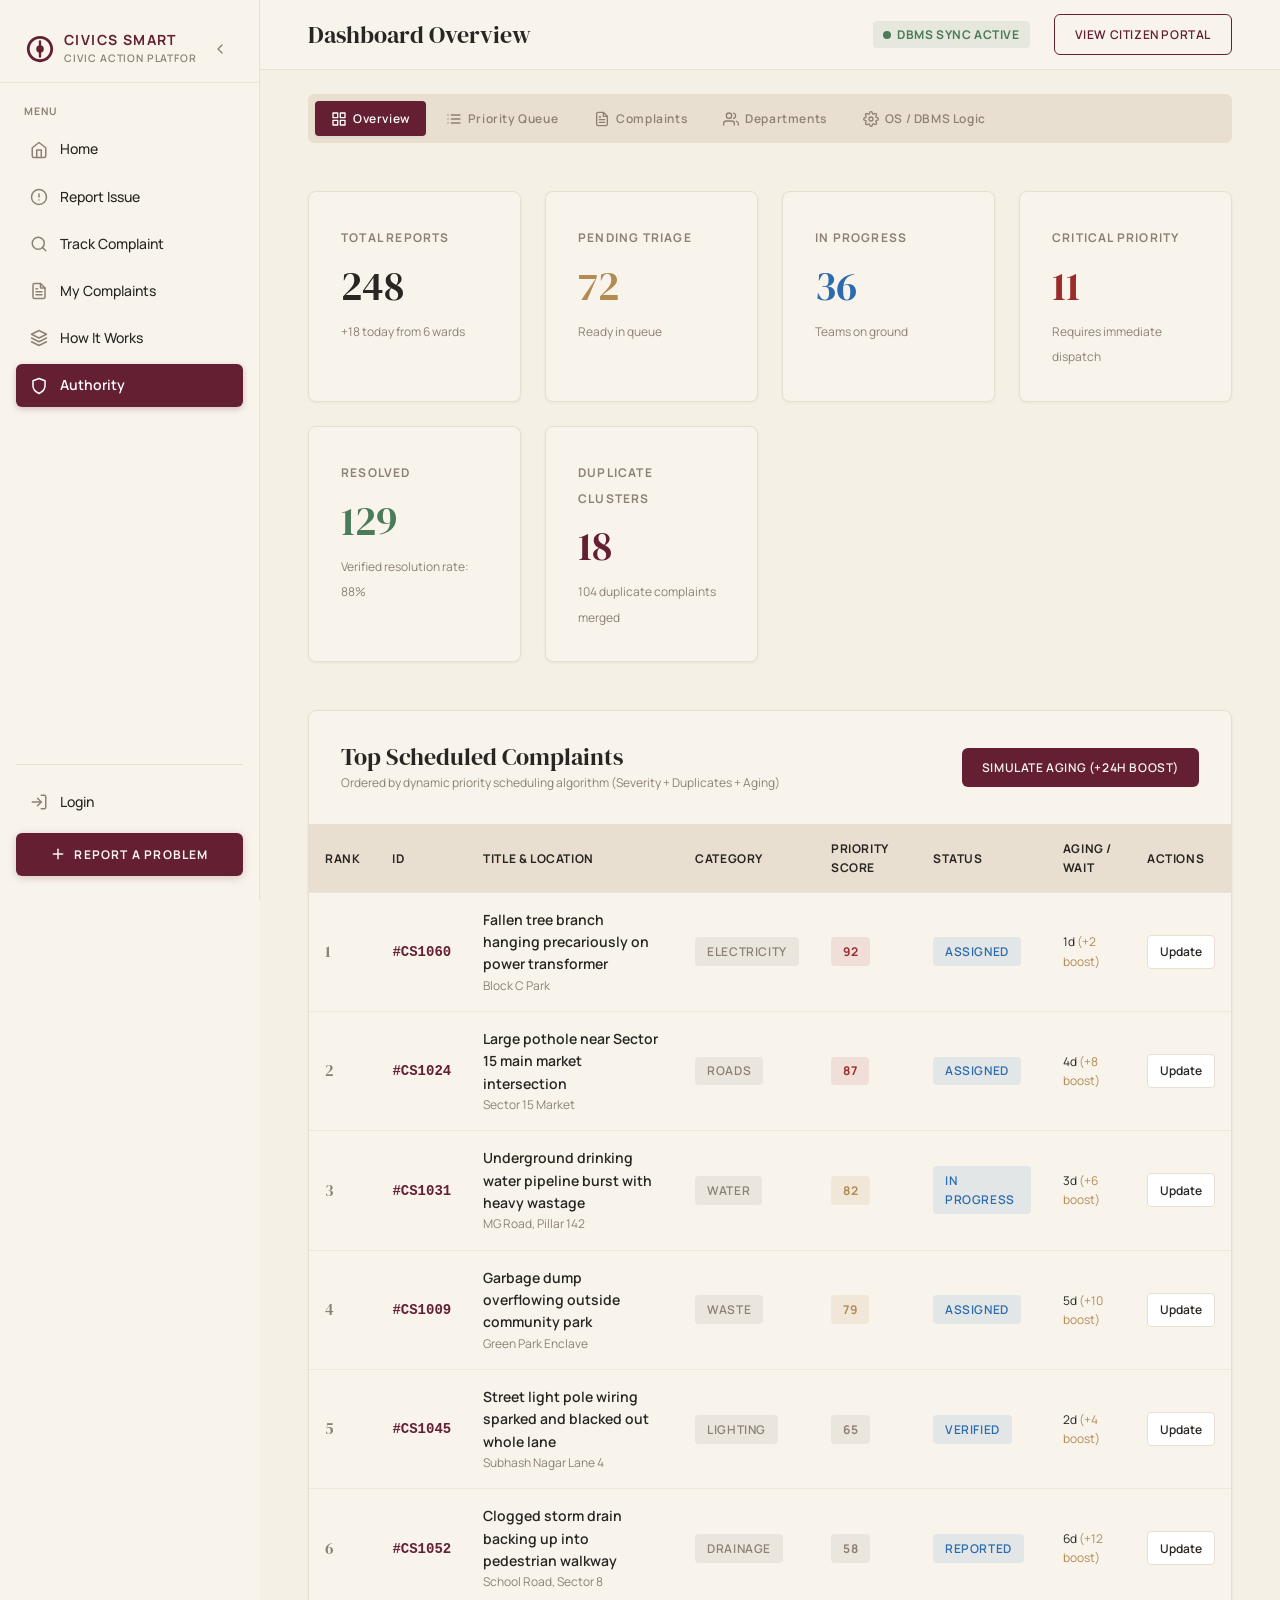
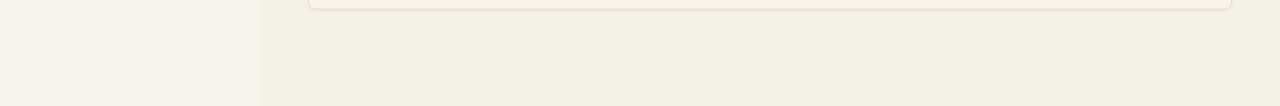
==== admin.html @ 371c2338 "first commit" ====
﻿<!DOCTYPE html>
<html lang="en">
<head>
    <meta charset="UTF-8">
    <meta name="viewport" content="width=device-width, initial-scale=1.0">
    <title>Authority Portal — Civics Smart</title>
    <meta name="description" content="Municipal authority dashboard for complaint triage, priority queue scheduling, department dispatch, and resolution tracking.">

    <!-- Fonts -->
    <link rel="preconnect" href="https://fonts.googleapis.com">
    <link rel="preconnect" href="https://fonts.gstatic.com" crossorigin>
    <link href="https://fonts.googleapis.com/css2?family=DM+Serif+Display:ital@0;1&family=Manrope:wght@400;500;600;700&display=swap" rel="stylesheet">

    <!-- Favicon -->
    <link rel="icon" type="image/svg+xml" href="data:image/svg+xml,%3Csvg xmlns='http://www.w3.org/2000/svg' viewBox='0 0 32 32'%3E%3Cpath d='M16 2C8.268 2 2 8.268 2 16s6.268 14 14 14 14-6.268 14-14S23.732 2 16 2zm0 3c6.075 0 11 4.925 11 11s-4.925 11-11 11S5 22.075 5 16 9.925 5 16 5z' fill='%23641F32'/%3E%3Ccircle cx='16' cy='16' r='4' fill='%23641F32'/%3E%3Cpath d='M16 8v4M16 20v4' stroke='%23641F32' stroke-width='2.5' stroke-linecap='round'/%3E%3C/svg%3E">

    <!-- Styles -->
    <link rel="stylesheet" href="css/tokens.css">
    <link rel="stylesheet" href="css/base.css">
    <link rel="stylesheet" href="css/layout.css">
    <link rel="stylesheet" href="css/components.css">
    <link rel="stylesheet" href="css/nav.css">
    <link rel="stylesheet" href="css/admin.css">
</head>
<body>

    <!-- ═══════════════ MOBILE TOPBAR ═══════════════ -->
    <header class="mobile-topbar" aria-label="Mobile Navigation Bar">
        <button class="mobile-toggle" id="sidebarToggleBtn" aria-label="Open Navigation" aria-expanded="false">
            <span></span>
            <span></span>
            <span></span>
        </button>
        <a href="index.html" class="mobile-brand" aria-label="Civics Smart Home">
            <svg class="mobile-logo" viewBox="0 0 32 32" fill="none" xmlns="http://www.w3.org/2000/svg" aria-hidden="true">
                <path d="M16 2C8.268 2 2 8.268 2 16s6.268 14 14 14 14-6.268 14-14S23.732 2 16 2zm0 3c6.075 0 11 4.925 11 11s-4.925 11-11 11S5 22.075 5 16 9.925 5 16 5z" fill="#641F32"/>
                <circle cx="16" cy="16" r="4" fill="#641F32"/>
                <path d="M16 8v4M16 20v4" stroke="#641F32" stroke-width="2.5" stroke-linecap="round"/>
            </svg>
            <span class="mobile-brand-name">Civics Smart</span>
        </a>
        <a href="report.html" class="mobile-cta-btn" title="Report Issue" aria-label="Report Issue">
            <svg viewBox="0 0 24 24" fill="none" stroke="currentColor" stroke-width="2.2" stroke-linecap="round" stroke-linejoin="round" width="18" height="18">
                <line x1="12" y1="5" x2="12" y2="19"></line>
                <line x1="5" y1="12" x2="19" y2="12"></line>
            </svg>
        </a>
    </header>

    <!-- ═══════════════ SIDEBAR OVERLAY (MOBILE) ═══════════════ -->
    <div class="sidebar-overlay" id="sidebarOverlay" aria-hidden="true"></div>

    <!-- ═══════════════ LEFT SIDEBAR ═══════════════ -->
    <aside class="app-sidebar" id="appSidebar" role="navigation" aria-label="Main Navigation">
        <!-- Brand / Header -->
        <div class="sidebar__brand">
            <a href="index.html" class="sidebar__brand-link" aria-label="Civics Smart — Home">
                <div class="sidebar__logo-wrap">
                    <svg class="sidebar__logo" viewBox="0 0 32 32" fill="none" xmlns="http://www.w3.org/2000/svg" aria-hidden="true">
                        <path d="M16 2C8.268 2 2 8.268 2 16s6.268 14 14 14 14-6.268 14-14S23.732 2 16 2zm0 3c6.075 0 11 4.925 11 11s-4.925 11-11 11S5 22.075 5 16 9.925 5 16 5z" fill="#641F32"/>
                        <circle cx="16" cy="16" r="4" fill="#641F32"/>
                        <path d="M16 8v4M16 20v4" stroke="#641F32" stroke-width="2.5" stroke-linecap="round"/>
                    </svg>
                </div>
                <div class="sidebar__brand-text">
                    <span class="sidebar__wordmark">CIVICS SMART</span>
                    <span class="sidebar__tagline">CIVIC ACTION PLATFORM</span>
                </div>
            </a>
            <button class="sidebar__collapse-btn" id="sidebarCollapseBtn" aria-label="Collapse navigation" aria-expanded="true">
                <svg viewBox="0 0 24 24" width="16" height="16" fill="none" stroke="currentColor" stroke-width="2" stroke-linecap="round" stroke-linejoin="round">
                    <polyline points="15 18 9 12 15 6"></polyline>
                </svg>
            </button>

            <button class="sidebar__close-btn" id="sidebarCloseBtn" aria-label="Close navigation">
                <svg viewBox="0 0 24 24" width="18" height="18" fill="none" stroke="currentColor" stroke-width="2" stroke-linecap="round" stroke-linejoin="round">
                    <line x1="18" y1="6" x2="6" y2="18"></line>
                    <line x1="6" y1="6" x2="18" y2="18"></line>
                </svg>
            </button>
        </div>

        <!-- Navigation Menu -->
        <div class="sidebar__body">
            <div class="sidebar__section-title">Menu</div>
            <nav class="sidebar__nav" aria-label="Platform Links">
                <a href="index.html" class="sidebar__link" data-tooltip="Home">
                    <svg class="sidebar__icon" viewBox="0 0 24 24" fill="none" stroke="currentColor" stroke-width="2" stroke-linecap="round" stroke-linejoin="round">
                        <path d="M3 9l9-7 9 7v11a2 2 0 0 1-2 2H5a2 2 0 0 1-2-2z"></path>
                        <polyline points="9 22 9 12 15 12 15 22"></polyline>
                    </svg>
                    <span>Home</span>
                </a>

                <a href="report.html" class="sidebar__link" data-tooltip="Report Issue">
                    <svg class="sidebar__icon" viewBox="0 0 24 24" fill="none" stroke="currentColor" stroke-width="2" stroke-linecap="round" stroke-linejoin="round">
                        <circle cx="12" cy="12" r="10"></circle>
                        <line x1="12" y1="8" x2="12" y2="12"></line>
                        <line x1="12" y1="16" x2="12.01" y2="16"></line>
                    </svg>
                    <span>Report Issue</span>
                </a>

                <a href="track.html" class="sidebar__link" data-tooltip="Track Complaint">
                    <svg class="sidebar__icon" viewBox="0 0 24 24" fill="none" stroke="currentColor" stroke-width="2" stroke-linecap="round" stroke-linejoin="round">
                        <circle cx="11" cy="11" r="8"></circle>
                        <line x1="21" y1="21" x2="16.65" y2="16.65"></line>
                    </svg>
                    <span>Track Complaint</span>
                </a>

                <a href="my-complaints.html" class="sidebar__link" data-tooltip="My Complaints">
                    <svg class="sidebar__icon" viewBox="0 0 24 24" fill="none" stroke="currentColor" stroke-width="2" stroke-linecap="round" stroke-linejoin="round">
                        <path d="M14 2H6a2 2 0 0 0-2 2v16a2 2 0 0 0 2 2h12a2 2 0 0 0 2-2V8z"></path>
                        <polyline points="14 2 14 8 20 8"></polyline>
                        <line x1="16" y1="13" x2="8" y2="13"></line>
                        <line x1="16" y1="17" x2="8" y2="17"></line>
                        <polyline points="10 9 9 9 8 9"></polyline>
                    </svg>
                    <span>My Complaints</span>
                </a>

                <a href="index.html#how-it-works" class="sidebar__link" data-tooltip="How It Works">
                    <svg class="sidebar__icon" viewBox="0 0 24 24" fill="none" stroke="currentColor" stroke-width="2" stroke-linecap="round" stroke-linejoin="round">
                        <polygon points="12 2 2 7 12 12 22 7 12 2"></polygon>
                        <polyline points="2 17 12 22 22 17"></polyline>
                        <polyline points="2 12 12 17 22 12"></polyline>
                    </svg>
                    <span>How It Works</span>
                </a>

                <a href="admin.html" class="sidebar__link active" aria-current="page" data-tooltip="Authority">
                    <svg class="sidebar__icon" viewBox="0 0 24 24" fill="none" stroke="currentColor" stroke-width="2" stroke-linecap="round" stroke-linejoin="round">
                        <path d="M12 22s8-4 8-10V5l-8-3-8 3v7c0 6 8 10 8 10z"></path>
                    </svg>
                    <span>Authority</span>
                </a>
            </nav>
        </div>

        <!-- Divider -->
        <div class="sidebar__divider"></div>

        <!-- Footer Actions -->
        <div class="sidebar__footer">
            <a href="login.html" class="sidebar__login-link" data-tooltip="Login">
                <svg class="sidebar__icon" viewBox="0 0 24 24" fill="none" stroke="currentColor" stroke-width="2" stroke-linecap="round" stroke-linejoin="round">
                    <path d="M15 3h4a2 2 0 0 1 2 2v14a2 2 0 0 1-2 2h-4"></path>
                    <polyline points="10 17 15 12 10 7"></polyline>
                    <line x1="15" y1="12" x2="3" y2="12"></line>
                </svg>
                <span>Login</span>
            </a>

            <a href="report.html" class="sidebar__cta-btn" data-tooltip="Report a Problem">
                <svg viewBox="0 0 24 24" fill="none" stroke="currentColor" stroke-width="2.2" stroke-linecap="round" stroke-linejoin="round" width="16" height="16">
                    <line x1="12" y1="5" x2="12" y2="19"></line>
                    <line x1="5" y1="12" x2="19" y2="12"></line>
                </svg>
                <span>REPORT A PROBLEM</span>
            </a>
        </div>
    </aside>

    <!-- ═══════════════ MAIN CONTENT WRAPPER ═══════════════ -->
    <div class="page-wrapper">
        <div class="admin-shell">

            <!-- Topbar -->
            <header class="admin-topbar">
                <div class="admin-topbar__left">
                    <h2 class="admin-topbar__title" id="viewTitle">Dashboard Overview</h2>
                </div>

                <div class="admin-topbar__right">
                    <div class="live-badge">
                        <span class="live-dot"></span>
                        <span>DBMS Sync Active</span>
                    </div>
                    <a href="index.html" class="btn btn--secondary btn--sm">View Citizen Portal</a>
                </div>
            </header>

            <!-- Admin View Tabs -->
            <div class="admin-tabs-bar">
                <button class="admin-nav-item active" data-view="overview">
                    <svg viewBox="0 0 24 24" fill="none" stroke="currentColor" stroke-linecap="round" stroke-linejoin="round"><rect x="3" y="3" width="7" height="7"></rect><rect x="14" y="3" width="7" height="7"></rect><rect x="14" y="14" width="7" height="7"></rect><rect x="3" y="14" width="7" height="7"></rect></svg>
                    <span>Overview</span>
                </button>
                <button class="admin-nav-item" data-view="priority-queue">
                    <svg viewBox="0 0 24 24" fill="none" stroke="currentColor" stroke-linecap="round" stroke-linejoin="round"><line x1="8" y1="6" x2="21" y2="6"></line><line x1="8" y1="12" x2="21" y2="12"></line><line x1="8" y1="18" x2="21" y2="18"></line><line x1="3" y1="6" x2="3.01" y2="6"></line><line x1="3" y1="12" x2="3.01" y2="12"></line><line x1="3" y1="18" x2="3.01" y2="18"></line></svg>
                    <span>Priority Queue</span>
                </button>
                <button class="admin-nav-item" data-view="complaint-mgmt">
                    <svg viewBox="0 0 24 24" fill="none" stroke="currentColor" stroke-linecap="round" stroke-linejoin="round"><path d="M14 2H6a2 2 0 0 0-2 2v16a2 2 0 0 0 2 2h12a2 2 0 0 0 2-2V8z"></path><polyline points="14 2 14 8 20 8"></polyline><line x1="16" y1="13" x2="8" y2="13"></line><line x1="16" y1="17" x2="8" y2="17"></line><polyline points="10 9 9 9 8 9"></polyline></svg>
                    <span>Complaints</span>
                </button>
                <button class="admin-nav-item" data-view="department-load">
                    <svg viewBox="0 0 24 24" fill="none" stroke="currentColor" stroke-linecap="round" stroke-linejoin="round"><path d="M17 21v-2a4 4 0 0 0-4-4H5a4 4 0 0 0-4 4v2"></path><circle cx="9" cy="7" r="4"></circle><path d="M23 21v-2a4 4 0 0 0-3-3.87"></path><path d="M16 3.13a4 4 0 0 1 0 7.75"></path></svg>
                    <span>Departments</span>
                </button>
                <button class="admin-nav-item" data-view="engine-viz">
                    <svg viewBox="0 0 24 24" fill="none" stroke="currentColor" stroke-linecap="round" stroke-linejoin="round"><circle cx="12" cy="12" r="3"></circle><path d="M19.4 15a1.65 1.65 0 0 0 .33 1.82l.06.06a2 2 0 0 1 0 2.83 2 2 0 0 1-2.83 0l-.06-.06a1.65 1.65 0 0 0-1.82-.33 1.65 1.65 0 0 0-1 1.51V21a2 2 0 0 1-2 2 2 2 0 0 1-2-2v-.09A1.65 1.65 0 0 0 9 19.4a1.65 1.65 0 0 0-1.82.33l-.06.06a2 2 0 0 1-2.83 0 2 2 0 0 1 0-2.83l.06-.06a1.65 1.65 0 0 0 .33-1.82 1.65 1.65 0 0 0-1.51-1H3a2 2 0 0 1-2-2 2 2 0 0 1 2-2h.09A1.65 1.65 0 0 0 4.6 9a1.65 1.65 0 0 0-.33-1.82l-.06-.06a2 2 0 0 1 0-2.83 2 2 0 0 1 2.83 0l.06.06a1.65 1.65 0 0 0 1.82.33H9a1.65 1.65 0 0 0 1-1.51V3a2 2 0 0 1 2-2 2 2 0 0 1 2 2v.09a1.65 1.65 0 0 0 1 1.51 1.65 1.65 0 0 0 1.82-.33l.06-.06a2 2 0 0 1 2.83 0 2 2 0 0 1 0 2.83l-.06.06a1.65 1.65 0 0 0-.33 1.82V9a1.65 1.65 0 0 0 1.51 1H21a2 2 0 0 1 2 2 2 2 0 0 1-2 2h-.09a1.65 1.65 0 0 0-1.51 1z"></path></svg>
                    <span>OS / DBMS Logic</span>
                </button>
            </div>


            <!-- 1. OVERVIEW VIEW -->
            <section class="admin-view active" id="view-overview">
                
                <!-- Stat Cards -->
                <div class="admin-stats-grid">
                    <div class="admin-stat-card">
                        <span class="admin-stat-label">Total Reports</span>
                        <div class="admin-stat-val">248</div>
                        <span class="admin-stat-footer">+18 today from 6 wards</span>
                    </div>
                    <div class="admin-stat-card">
                        <span class="admin-stat-label">Pending Triage</span>
                        <div class="admin-stat-val" style="color: var(--gold);">72</div>
                        <span class="admin-stat-footer">Ready in queue</span>
                    </div>
                    <div class="admin-stat-card">
                        <span class="admin-stat-label">In Progress</span>
                        <div class="admin-stat-val" style="color: var(--status-progress);">36</div>
                        <span class="admin-stat-footer">Teams on ground</span>
                    </div>
                    <div class="admin-stat-card">
                        <span class="admin-stat-label">Critical Priority</span>
                        <div class="admin-stat-val" style="color: var(--status-critical);">11</div>
                        <span class="admin-stat-footer">Requires immediate dispatch</span>
                    </div>
                    <div class="admin-stat-card">
                        <span class="admin-stat-label">Resolved</span>
                        <div class="admin-stat-val" style="color: var(--status-resolved);">129</div>
                        <span class="admin-stat-footer">Verified resolution rate: 88%</span>
                    </div>
                    <div class="admin-stat-card">
                        <span class="admin-stat-label">Duplicate Clusters</span>
                        <div class="admin-stat-val" style="color: var(--burgundy);">18</div>
                        <span class="admin-stat-footer">104 duplicate complaints merged</span>
                    </div>
                </div>

                <!-- Top Queued Priority Items -->
                <div class="data-card">
                    <div class="data-card__header">
                        <div>
                            <h3 class="data-card__title">Top Scheduled Complaints</h3>
                            <p style="font-size: var(--text-xs); color: var(--taupe); margin-top: 2px;">Ordered by dynamic priority scheduling algorithm (Severity + Duplicates + Aging)</p>
                        </div>
                        <button class="btn btn--primary btn--sm" id="simulateAgingBtn">
                            Simulate Aging (+24h Boost)
                        </button>
                    </div>
                    <div class="table-responsive">
                        <table class="admin-table">
                            <thead>
                                <tr>
                                    <th>Rank</th>
                                    <th>ID</th>
                                    <th>Title & Location</th>
                                    <th>Category</th>
                                    <th>Priority Score</th>
                                    <th>Status</th>
                                    <th>Aging / Wait</th>
                                    <th>Actions</th>
                                </tr>
                            </thead>
                            <tbody id="topQueueTableBody">
                                <!-- Populated dynamically -->
                            </tbody>
                        </table>
                    </div>
                </div>

            </section>


            <!-- 2. PRIORITY QUEUE VIEW -->
            <section class="admin-view" id="view-priority-queue">
                <div style="margin-bottom: var(--space-xl); display: flex; justify-content: space-between; align-items: flex-end; flex-wrap: wrap; gap: var(--space-md);">
                    <div>
                        <h3 style="font-family: var(--font-heading); font-size: var(--text-3xl);">Multilevel Feedback Queue</h3>
                        <p style="font-size: var(--text-sm); color: var(--taupe);">OS concept: complaints sorted into priority tiers to prevent starvation via dynamic aging.</p>
                    </div>
                    <button class="btn btn--secondary btn--sm" id="recalcQueueBtn">Re-run Scheduler</button>
                </div>

                <!-- Multilevel queue lanes -->
                <div class="mlq-lane">
                    <div class="mlq-lane__header" style="color: var(--status-critical);">
                        <span>Queue 0 — Critical Tier (Score &ge; 85)</span>
                        <span>Preemptive Dispatch</span>
                    </div>
                    <div class="table-responsive">
                        <table class="admin-table">
                            <tbody id="queue0Body"></tbody>
                        </table>
                    </div>
                </div>

                <div class="mlq-lane">
                    <div class="mlq-lane__header" style="color: var(--gold);">
                        <span>Queue 1 — High Priority Tier (Score 70–84)</span>
                        <span>48h SLA</span>
                    </div>
                    <div class="table-responsive">
                        <table class="admin-table">
                            <tbody id="queue1Body"></tbody>
                        </table>
                    </div>
                </div>

                <div class="mlq-lane">
                    <div class="mlq-lane__header" style="color: var(--charcoal);">
                        <span>Queue 2 — Normal / Standard Tier (Score 50–69)</span>
                        <span>Subject to Aging Compensation</span>
                    </div>
                    <div class="table-responsive">
                        <table class="admin-table">
                            <tbody id="queue2Body"></tbody>
                        </table>
                    </div>
                </div>
            </section>


            <!-- 3. COMPLAINT MANAGEMENT VIEW -->
            <section class="admin-view" id="view-complaint-mgmt">
                <div class="data-card">
                    <div class="data-card__header">
                        <h3 class="data-card__title">Complaint Repository</h3>
                        <div style="display: flex; gap: var(--space-sm); flex-wrap: wrap;">
                            <input type="text" id="adminTableSearch" placeholder="Filter complaints..." class="form-input" style="padding: 0.4rem 0.75rem; font-size: var(--text-xs); width: 220px;">
                            <select id="adminCategoryFilter" class="form-select" style="padding: 0.4rem 2rem 0.4rem 0.75rem; font-size: var(--text-xs); width: auto;">
                                <option value="all">All Categories</option>
                                <option value="Roads">Roads</option>
                                <option value="Water">Water</option>
                                <option value="Waste">Waste</option>
                                <option value="Lighting">Lighting</option>
                                <option value="Drainage">Drainage</option>
                            </select>
                        </div>
                    </div>
                    <div class="table-responsive">
                        <table class="admin-table">
                            <thead>
                                <tr>
                                    <th>ID</th>
                                    <th>Title</th>
                                    <th>Category</th>
                                    <th>Assigned Dept</th>
                                    <th>Priority</th>
                                    <th>Current Status</th>
                                    <th>Actions</th>
                                </tr>
                            </thead>
                            <tbody id="allComplaintsTableBody">
                                <!-- Dynamic rows -->
                            </tbody>
                        </table>
                    </div>
                </div>
            </section>


            <!-- 4. DEPARTMENT WORKLOAD VIEW -->
            <section class="admin-view" id="view-department-load">
                <div class="data-card">
                    <div class="data-card__header">
                        <h3 class="data-card__title">Department Capacity & Backlog</h3>
                        <span style="font-size: var(--text-xs); color: var(--taupe);">Active resource allocation</span>
                    </div>
                    <div style="padding: var(--space-2xl); display: flex; flex-direction: column; gap: var(--space-xl);">
                        
                        <div>
                            <div style="display: flex; justify-content: space-between; margin-bottom: 6px; font-size: var(--text-sm);">
                                <strong>Road Infrastructure & Maintenance</strong>
                                <span>38 / 100 Active Tickets (38% capacity)</span>
                            </div>
                            <div style="height: 10px; background: var(--beige); border-radius: 5px; overflow: hidden;">
                                <div style="width: 38%; height: 100%; background: var(--burgundy);"></div>
                            </div>
                        </div>

                        <div>
                            <div style="display: flex; justify-content: space-between; margin-bottom: 6px; font-size: var(--text-sm);">
                                <strong>Municipal Water & Sewerage Board</strong>
                                <span>52 / 100 Active Tickets (52% capacity)</span>
                            </div>
                            <div style="height: 10px; background: var(--beige); border-radius: 5px; overflow: hidden;">
                                <div style="width: 52%; height: 100%; background: var(--gold);"></div>
                            </div>
                        </div>

                        <div>
                            <div style="display: flex; justify-content: space-between; margin-bottom: 6px; font-size: var(--text-sm);">
                                <strong>Solid Waste & Sanitation Department</strong>
                                <span>68 / 100 Active Tickets (68% capacity)</span>
                            </div>
                            <div style="height: 10px; background: var(--beige); border-radius: 5px; overflow: hidden;">
                                <div style="width: 68%; height: 100%; background: var(--status-critical);"></div>
                            </div>
                        </div>

                        <div>
                            <div style="display: flex; justify-content: space-between; margin-bottom: 6px; font-size: var(--text-sm);">
                                <strong>Electrical & Street Lighting Wing</strong>
                                <span>24 / 100 Active Tickets (24% capacity)</span>
                            </div>
                            <div style="height: 10px; background: var(--beige); border-radius: 5px; overflow: hidden;">
                                <div style="width: 24%; height: 100%; background: var(--status-resolved);"></div>
                            </div>
                        </div>

                        <div>
                            <div style="display: flex; justify-content: space-between; margin-bottom: 6px; font-size: var(--text-sm);">
                                <strong>Stormwater Drainage Division</strong>
                                <span>31 / 100 Active Tickets (31% capacity)</span>
                            </div>
                            <div style="height: 10px; background: var(--beige); border-radius: 5px; overflow: hidden;">
                                <div style="width: 31%; height: 100%; background: var(--status-progress);"></div>
                            </div>
                        </div>

                    </div>
                </div>
            </section>


            <!-- 5. OS / DBMS LOGIC VIEW -->
            <section class="admin-view" id="view-engine-viz">
                <div class="data-card">
                    <div class="data-card__header">
                        <h3 class="data-card__title">Operating Systems Process State Machine</h3>
                        <span style="font-size: var(--text-xs); color: var(--taupe);">Civic complaint lifecycle modeled as an OS process</span>
                    </div>
                    <div class="state-diagram">
                        <div class="state-node">
                            <span class="state-node-title">NEW</span>
                            <span class="state-node-desc">Report Submitted</span>
                        </div>
                        <span class="state-arrow">&rarr;</span>
                        <div class="state-node">
                            <span class="state-node-title">READY</span>
                            <span class="state-node-desc">In Priority Queue</span>
                        </div>
                        <span class="state-arrow">&rarr;</span>
                        <div class="state-node active">
                            <span class="state-node-title">ASSIGNED</span>
                            <span class="state-node-desc">Dispatched to Officer</span>
                        </div>
                        <span class="state-arrow">&rarr;</span>
                        <div class="state-node">
                            <span class="state-node-title">RUNNING</span>
                            <span class="state-node-desc">Work in Progress</span>
                        </div>
                        <span class="state-arrow">&rarr;</span>
                        <div class="state-node">
                            <span class="state-node-title">WAITING</span>
                            <span class="state-node-desc">Parts / Inspection</span>
                        </div>
                        <span class="state-arrow">&rarr;</span>
                        <div class="state-node">
                            <span class="state-node-title">TERMINATED</span>
                            <span class="state-node-desc">Resolved & Audited</span>
                        </div>
                    </div>
                </div>

                <div class="data-card" style="margin-top: var(--space-2xl);">
                    <div class="data-card__header">
                        <h3 class="data-card__title">DBMS Relational Schema & Integrity Constraints</h3>
                        <span style="font-size: var(--text-xs); color: var(--taupe);">Foreign keys and duplicate clustering normalization</span>
                    </div>
                    <div style="padding: var(--space-2xl);">
                        <div style="display: grid; grid-template-columns: repeat(auto-fit, minmax(280px, 1fr)); gap: var(--space-xl);">
                            <div style="background: var(--white); padding: var(--space-lg); border-radius: var(--radius-md); border: var(--border-thin);">
                                <h4 style="font-size: var(--text-sm); font-weight: bold; margin-bottom: var(--space-sm); color: var(--burgundy);">Table: complaints (Master)</h4>
                                <ul style="font-size: var(--text-xs); line-height: 1.8; color: var(--charcoal); font-family: monospace;">
                                    <li>&bull; complaint_id [PK] (VARCHAR)</li>
                                    <li>&bull; title (VARCHAR)</li>
                                    <li>&bull; category_id [FK] &rarr; categories</li>
                                    <li>&bull; dept_id [FK] &rarr; departments</li>
                                    <li>&bull; ward_id [FK] &rarr; wards</li>
                                    <li>&bull; cluster_id [FK] &rarr; clusters</li>
                                    <li>&bull; priority_score (INT)</li>
                                    <li>&bull; status_enum (NEW, READY, ASSIGNED, RUNNING, RESOLVED)</li>
                                </ul>
                            </div>
                            <div style="background: var(--white); padding: var(--space-lg); border-radius: var(--radius-md); border: var(--border-thin);">
                                <h4 style="font-size: var(--text-sm); font-weight: bold; margin-bottom: var(--space-sm); color: var(--burgundy);">Table: status_history (Audit Trail)</h4>
                                <ul style="font-size: var(--text-xs); line-height: 1.8; color: var(--charcoal); font-family: monospace;">
                                    <li>&bull; history_id [PK] (INT AUTO_INCREMENT)</li>
                                    <li>&bull; complaint_id [FK] &rarr; complaints</li>
                                    <li>&bull; from_status (VARCHAR)</li>
                                    <li>&bull; to_status (VARCHAR)</li>
                                    <li>&bull; updated_by (VARCHAR)</li>
                                    <li>&bull; timestamp (TIMESTAMP DEFAULT CURRENT_TIMESTAMP)</li>
                                    <li>&bull; remarks (TEXT)</li>
                                </ul>
                            </div>
                            <div style="background: var(--white); padding: var(--space-lg); border-radius: var(--radius-md); border: var(--border-thin);">
                                <h4 style="font-size: var(--text-sm); font-weight: bold; margin-bottom: var(--space-sm); color: var(--burgundy);">Duplicate Grouping Architecture</h4>
                                <p style="font-size: var(--text-xs); color: var(--taupe); line-height: 1.5; margin-bottom: var(--space-md);">
                                    When citizens submit reports within a 200-meter radius of the same category, DBMS triggers map the secondary complaints to a single parent <code>cluster_id</code>.
                                </p>
                                <span class="badge badge--resolved">Foreign Key Linked: 1 Parent &rarr; 12 Children</span>
                            </div>
                        </div>
                    </div>
                </div>
            </section>

        </div>
    </div><!-- End .page-wrapper -->

    <!-- Status Change Modal -->
    <div id="statusModal" style="display: none; position: fixed; inset: 0; background: rgba(40,37,34,0.7); z-index: 200; align-items: center; justify-content: center; padding: var(--space-xl);">
        <div style="background: var(--ivory); border-radius: var(--radius-lg); max-width: 440px; width: 100%; padding: var(--space-2xl); border: var(--border-thin); box-shadow: var(--shadow-lg);">
            <h3 style="font-family: var(--font-heading); font-size: var(--text-2xl); margin-bottom: var(--space-sm);">Update Ticket Status</h3>
            <p id="modalComplaintRef" style="font-size: var(--text-sm); color: var(--taupe); margin-bottom: var(--space-lg);"></p>
            
            <div class="form-group">
                <label class="form-label">New Process State</label>
                <select id="modalStatusSelect" class="form-select">
                    <option value="Reported">Reported (NEW)</option>
                    <option value="Verified">Verified (READY)</option>
                    <option value="Assigned">Assigned (DISPATCHED)</option>
                    <option value="In Progress">In Progress (RUNNING)</option>
                    <option value="Resolved">Resolved (TERMINATED)</option>
                </select>
            </div>

            <div style="display: flex; gap: var(--space-md); justify-content: flex-end; margin-top: var(--space-xl);">
                <button type="button" class="btn btn--ghost btn--sm" id="closeStatusModal">Cancel</button>
                <button type="button" class="btn btn--primary btn--sm" id="saveStatusBtn">Save Transition</button>
            </div>
        </div>
    </div>

    <!-- Scripts -->
    <script src="js/nav.js"></script>
    <script src="js/admin.js"></script>
</body>
</html>
---- css/tokens.css ----
:root {
    /* ─── Colors ─── */
    --ivory: #F8F4EC;
    --beige: #E9DFD0;
    --burgundy: #641F32;
    --dark-burgundy: #401522;
    --charcoal: #282522;
    --taupe: #8D8175;
    --gold: #B38A52;
    --white: #FFFFFF;
    --black: #1A1816;

    /* Functional */
    --bg-primary: var(--ivory);
    --bg-secondary: var(--beige);
    --text-primary: var(--charcoal);
    --text-secondary: var(--taupe);
    --accent: var(--burgundy);
    --accent-dark: var(--dark-burgundy);
    --accent-gold: var(--gold);

    /* Status */
    --status-resolved: #4A7C59;
    --status-pending: #B38A52;
    --status-critical: #9B2C2C;
    --status-progress: #2B6CB0;

    /* ─── Typography ─── */
    --font-heading: 'DM Serif Display', Georgia, serif;
    --font-body: 'Manrope', system-ui, sans-serif;

    --text-xs: 0.75rem;
    --text-sm: 0.875rem;
    --text-base: 1rem;
    --text-lg: 1.125rem;
    --text-xl: 1.25rem;
    --text-2xl: 1.5rem;
    --text-3xl: 2rem;
    --text-4xl: 2.5rem;
    --text-5xl: 3.25rem;
    --text-6xl: 4rem;
    --text-7xl: 5rem;

    --weight-regular: 400;
    --weight-medium: 500;
    --weight-semibold: 600;
    --weight-bold: 700;

    --leading-tight: 1.15;
    --leading-snug: 1.3;
    --leading-normal: 1.6;
    --leading-relaxed: 1.75;

    --tracking-tight: -0.02em;
    --tracking-normal: 0;
    --tracking-wide: 0.05em;
    --tracking-wider: 0.1em;

    /* ─── Spacing ─── */
    --space-xs: 0.25rem;
    --space-sm: 0.5rem;
    --space-md: 1rem;
    --space-lg: 1.5rem;
    --space-xl: 2rem;
    --space-2xl: 3rem;
    --space-3xl: 4rem;
    --space-4xl: 6rem;
    --space-5xl: 8rem;
    --space-6xl: 10rem;

    /* ─── Layout ─── */
    --container-max: 1200px;
    --container-narrow: 800px;
    --container-wide: 1400px;

    /* ─── Borders & Radii ─── */
    --radius-sm: 4px;
    --radius-md: 6px;
    --radius-lg: 8px;
    --radius-xl: 12px;
    --border-thin: 1px solid var(--beige);
    --border-dark: 1px solid rgba(40, 37, 34, 0.1);

    /* ─── Shadows ─── */
    --shadow-sm: 0 1px 3px rgba(40, 37, 34, 0.06);
    --shadow-md: 0 4px 12px rgba(40, 37, 34, 0.08);
    --shadow-lg: 0 8px 30px rgba(40, 37, 34, 0.1);

    /* ─── Transitions ─── */
    --ease-out: cubic-bezier(0.16, 1, 0.3, 1);
    --duration-fast: 150ms;
    --duration-normal: 300ms;
    --duration-slow: 500ms;
}
---- css/base.css ----
*,
*::before,
*::after {
    margin: 0;
    padding: 0;
    box-sizing: border-box;
}

html {
    scroll-behavior: smooth;
    -webkit-text-size-adjust: 100%;
}

body {
    font-family: var(--font-body);
    font-size: var(--text-base);
    font-weight: var(--weight-regular);
    line-height: var(--leading-normal);
    color: var(--text-primary);
    background-color: var(--bg-primary);
    -webkit-font-smoothing: antialiased;
    -moz-osx-font-smoothing: grayscale;
}

h1, h2, h3, h4, h5, h6 {
    font-family: var(--font-heading);
    font-weight: var(--weight-regular);
    line-height: var(--leading-tight);
    color: var(--text-primary);
}

h1 { font-size: var(--text-5xl); }
h2 { font-size: var(--text-4xl); }
h3 { font-size: var(--text-3xl); }
h4 { font-size: var(--text-2xl); }
h5 { font-size: var(--text-xl); }
h6 { font-size: var(--text-lg); }

p {
    max-width: 65ch;
}

a {
    color: inherit;
    text-decoration: none;
}

img, picture, video, svg {
    display: block;
    max-width: 100%;
}

img {
    height: auto;
}

button, input, select, textarea {
    font: inherit;
    color: inherit;
}

button {
    cursor: pointer;
    border: none;
    background: none;
}

ul, ol {
    list-style: none;
}

/* Focus */
:focus-visible {
    outline: 2px solid var(--burgundy);
    outline-offset: 3px;
    border-radius: var(--radius-sm);
}

/* Selection */
::selection {
    background-color: var(--burgundy);
    color: var(--ivory);
}

/* Scrollbar */
::-webkit-scrollbar {
    width: 8px;
}

::-webkit-scrollbar-track {
    background: var(--ivory);
}

::-webkit-scrollbar-thumb {
    background: var(--beige);
    border-radius: 4px;
}

::-webkit-scrollbar-thumb:hover {
    background: var(--taupe);
}

/* Utility: screen-reader only */
.sr-only {
    position: absolute;
    width: 1px;
    height: 1px;
    padding: 0;
    margin: -1px;
    overflow: hidden;
    clip: rect(0, 0, 0, 0);
    white-space: nowrap;
    border: 0;
}
---- css/layout.css ----
.container {
    width: 100%;
    max-width: var(--container-max);
    margin-inline: auto;
    padding-inline: var(--space-xl);
}

.container--narrow {
    max-width: var(--container-narrow);
}

.container--wide {
    max-width: var(--container-wide);
}

.section {
    padding-block: var(--space-5xl);
}

.section--compact {
    padding-block: var(--space-4xl);
}

.section--flush {
    padding-block: 0;
}

.section--bg-beige {
    background-color: var(--bg-secondary);
}

.section--bg-charcoal {
    background-color: var(--charcoal);
    color: var(--ivory);
}

.section--bg-dark {
    background-color: var(--dark-burgundy);
    color: var(--ivory);
}

@media (max-width: 768px) {
    .container {
        padding-inline: var(--space-lg);
    }

    .section {
        padding-block: var(--space-4xl);
    }

    .section--compact {
        padding-block: var(--space-3xl);
    }
}
---- css/components.css ----
/* ─── Buttons ─── */

.btn {
    display: inline-flex;
    align-items: center;
    justify-content: center;
    gap: var(--space-sm);
    font-family: var(--font-body);
    font-size: var(--text-sm);
    font-weight: var(--weight-semibold);
    letter-spacing: var(--tracking-wide);
    text-transform: uppercase;
    padding: 0.875rem 2rem;
    border-radius: var(--radius-md);
    transition: all var(--duration-normal) var(--ease-out);
    white-space: nowrap;
}

.btn--primary {
    background-color: var(--burgundy);
    color: var(--ivory);
}

.btn--primary:hover {
    background-color: var(--dark-burgundy);
}

.btn--secondary {
    background-color: transparent;
    color: var(--burgundy);
    border: 1.5px solid var(--burgundy);
}

.btn--secondary:hover {
    background-color: var(--burgundy);
    color: var(--ivory);
}

.btn--ghost {
    background-color: transparent;
    color: var(--charcoal);
    padding: 0.875rem 1.25rem;
}

.btn--ghost:hover {
    color: var(--burgundy);
}

.btn--light {
    background-color: rgba(248, 244, 236, 0.15);
    color: var(--ivory);
    border: 1.5px solid rgba(248, 244, 236, 0.4);
}

.btn--light:hover {
    background-color: rgba(248, 244, 236, 0.25);
}

.btn--sm {
    font-size: var(--text-xs);
    padding: 0.625rem 1.25rem;
}

.btn--lg {
    font-size: var(--text-base);
    padding: 1rem 2.5rem;
}


/* ─── Badges ─── */

.badge {
    display: inline-flex;
    align-items: center;
    font-size: var(--text-xs);
    font-weight: var(--weight-semibold);
    letter-spacing: var(--tracking-wide);
    text-transform: uppercase;
    padding: 0.3rem 0.75rem;
    border-radius: var(--radius-sm);
}

.badge--critical {
    background-color: rgba(155, 44, 44, 0.1);
    color: var(--status-critical);
}

.badge--high {
    background-color: rgba(179, 138, 82, 0.12);
    color: var(--gold);
}

.badge--normal {
    background-color: rgba(141, 129, 117, 0.12);
    color: var(--taupe);
}

.badge--resolved {
    background-color: rgba(74, 124, 89, 0.1);
    color: var(--status-resolved);
}

.badge--progress {
    background-color: rgba(43, 108, 176, 0.1);
    color: var(--status-progress);
}


/* ─── Section Labels ─── */

.section-label {
    font-family: var(--font-body);
    font-size: var(--text-xs);
    font-weight: var(--weight-semibold);
    letter-spacing: var(--tracking-wider);
    text-transform: uppercase;
    color: var(--burgundy);
    margin-bottom: var(--space-lg);
}

.section-label--light {
    color: var(--gold);
}


/* ─── Cards ─── */

.card {
    background-color: var(--ivory);
    border: var(--border-thin);
    border-radius: var(--radius-lg);
    padding: var(--space-xl);
    transition: box-shadow var(--duration-normal) var(--ease-out);
}

.card:hover {
    box-shadow: var(--shadow-md);
}

.card--flat {
    border: none;
    background-color: transparent;
    padding: 0;
}

.card--flat:hover {
    box-shadow: none;
}


/* ─── Divider ─── */

.divider {
    width: 100%;
    height: 1px;
    background-color: var(--beige);
    border: none;
    margin-block: var(--space-3xl);
}

.divider--short {
    width: 60px;
    height: 2px;
    background-color: var(--burgundy);
    margin-block: var(--space-xl);
}
---- css/nav.css ----
/* ═══════════════════════════════════════════════════════════════
   CIVICS SMART — LEFT SIDEBAR NAVIGATION & RESPONSIVE DRAWER
   ═══════════════════════════════════════════════════════════════ */

:root {
    --sidebar-width: 260px;
    --sidebar-collapsed-width: 72px;
    --mobile-topbar-height: 58px;
}

/* ─── Global Page Wrapper Layout ─── */
.page-wrapper {
    margin-left: var(--sidebar-width);
    width: calc(100% - var(--sidebar-width));
    min-height: 100vh;
    display: flex;
    flex-direction: column;
    position: relative;
    transition: margin-left 0.3s ease, width 0.3s ease;
}

.page-wrapper > main {
    flex: 1;
    width: 100%;
}

/* ─── Sidebar Container ─── */
.app-sidebar {
    position: fixed;
    top: 0;
    left: 0;
    bottom: 0;
    width: var(--sidebar-width);
    height: 100vh;
    background-color: var(--ivory);
    border-right: 1px solid var(--beige);
    display: flex;
    flex-direction: column;
    z-index: 1000;
    overflow: hidden;
    user-select: none;
    transition: width 0.3s ease;
}

/* ─── Sidebar Brand / Logo Header ─── */
.sidebar__brand {
    padding: var(--space-xl) var(--space-lg) var(--space-md);
    display: flex;
    align-items: center;
    justify-content: space-between;
    border-bottom: 1px solid rgba(233, 223, 208, 0.7);
    background-color: var(--ivory);
    flex-shrink: 0;
    gap: var(--space-sm);
}

.sidebar__brand-link {
    display: flex;
    align-items: center;
    gap: var(--space-sm);
    text-decoration: none;
    color: inherit;
    min-width: 0;
    flex: 1;
    overflow: hidden;
}

.sidebar__logo-wrap {
    width: 32px;
    height: 32px;
    display: flex;
    align-items: center;
    justify-content: center;
    flex-shrink: 0;
}

.sidebar__logo {
    width: 30px;
    height: 30px;
}

.sidebar__brand-text {
    display: flex;
    flex-direction: column;
    overflow: hidden;
    white-space: nowrap;
    opacity: 1;
    max-width: 180px;
    transition: opacity 0.2s ease, max-width 0.3s ease;
}

.sidebar__wordmark {
    font-family: var(--font-body);
    font-size: var(--text-sm);
    font-weight: var(--weight-bold);
    letter-spacing: var(--tracking-wider);
    text-transform: uppercase;
    color: var(--burgundy);
    line-height: 1.2;
}

.sidebar__tagline {
    font-family: var(--font-body);
    font-size: 0.65rem;
    font-weight: var(--weight-semibold);
    letter-spacing: 0.08em;
    text-transform: uppercase;
    color: var(--taupe);
    margin-top: 1px;
}

/* ─── Desktop Collapse Toggle Button ─── */
.sidebar__collapse-btn {
    display: flex;
    align-items: center;
    justify-content: center;
    width: 30px;
    height: 30px;
    border-radius: var(--radius-sm);
    color: var(--taupe);
    background: transparent;
    border: none;
    cursor: pointer;
    flex-shrink: 0;
    transition: color 0.2s ease, background 0.2s ease, transform 0.3s ease;
}

.sidebar__collapse-btn:hover {
    color: var(--burgundy);
    background-color: var(--beige);
}

/* ─── Mobile Close Button (hidden on desktop) ─── */
.sidebar__close-btn {
    display: none;
    align-items: center;
    justify-content: center;
    width: 32px;
    height: 32px;
    border-radius: var(--radius-sm);
    color: var(--taupe);
    background: transparent;
    border: none;
    cursor: pointer;
    flex-shrink: 0;
    transition: color 0.15s ease, background 0.15s ease;
}

.sidebar__close-btn:hover {
    color: var(--charcoal);
    background-color: var(--beige);
}

/* ─── Sidebar Navigation Body ─── */
.sidebar__body {
    flex: 1;
    overflow-y: auto;
    overflow-x: hidden;
    padding: var(--space-md) var(--space-md);
    display: flex;
    flex-direction: column;
    transition: padding 0.3s ease;
}

.sidebar__section-title {
    font-size: 0.65rem;
    font-weight: var(--weight-bold);
    letter-spacing: var(--tracking-wider);
    text-transform: uppercase;
    color: var(--taupe);
    padding: var(--space-xs) var(--space-sm) var(--space-xs);
    margin-bottom: var(--space-xs);
    white-space: nowrap;
    overflow: hidden;
    transition: opacity 0.2s ease, height 0.3s ease, padding 0.3s ease, margin 0.3s ease;
}

.sidebar__nav {
    display: flex;
    flex-direction: column;
    gap: 4px;
}

.sidebar__link {
    display: flex;
    align-items: center;
    gap: 0.75rem;
    padding: 0.65rem 0.875rem;
    border-radius: var(--radius-md);
    font-size: var(--text-sm);
    font-weight: var(--weight-medium);
    color: var(--charcoal);
    text-decoration: none;
    letter-spacing: var(--tracking-normal);
    position: relative;
    white-space: nowrap;
    overflow: hidden;
    transition: background-color 0.15s ease, color 0.15s ease, padding 0.3s ease, gap 0.3s ease, justify-content 0.3s ease;
}

.sidebar__icon {
    width: 18px;
    height: 18px;
    flex-shrink: 0;
    color: var(--taupe);
    transition: color 0.15s ease;
}

/* Text label inside links */
.sidebar__link > span,
.sidebar__login-link > span,
.sidebar__cta-btn > span {
    opacity: 1;
    max-width: 200px;
    overflow: hidden;
    transition: opacity 0.15s ease, max-width 0.3s ease;
    display: inline-block;
}

.sidebar__link:hover {
    background-color: var(--beige);
    color: var(--burgundy);
}

.sidebar__link:hover .sidebar__icon {
    color: var(--burgundy);
}

/* ─── Active Navigation State ─── */
.sidebar__link.active,
.sidebar__link[aria-current="page"] {
    background-color: var(--burgundy);
    color: #FFFFFF !important;
    font-weight: var(--weight-semibold);
    box-shadow: 0 2px 6px rgba(100, 31, 50, 0.25);
}

.sidebar__link.active .sidebar__icon,
.sidebar__link[aria-current="page"] .sidebar__icon {
    color: #FFFFFF !important;
    stroke: #FFFFFF !important;
}

.sidebar__link.active:hover {
    background-color: var(--dark-burgundy);
}

/* ─── Sidebar Divider ─── */
.sidebar__divider {
    height: 1px;
    background-color: var(--beige);
    margin: 0 var(--space-md);
    border: none;
    flex-shrink: 0;
}

/* ─── Sidebar Footer / Secondary Section ─── */
.sidebar__footer {
    padding: var(--space-md) var(--space-md) var(--space-lg);
    display: flex;
    flex-direction: column;
    gap: var(--space-sm);
    background-color: var(--ivory);
    flex-shrink: 0;
    overflow: hidden;
    transition: padding 0.3s ease;
}

.sidebar__login-link {
    display: flex;
    align-items: center;
    gap: 0.75rem;
    padding: 0.6rem 0.875rem;
    border-radius: var(--radius-md);
    font-size: var(--text-sm);
    font-weight: var(--weight-medium);
    color: var(--charcoal);
    text-decoration: none;
    white-space: nowrap;
    overflow: hidden;
    position: relative;
    transition: background-color 0.15s ease, color 0.15s ease, padding 0.3s ease, gap 0.3s ease;
}

.sidebar__login-link:hover {
    background-color: var(--beige);
    color: var(--burgundy);
}

.sidebar__login-link:hover .sidebar__icon {
    color: var(--burgundy);
}

.sidebar__login-link.active {
    background-color: var(--burgundy);
    color: #FFFFFF !important;
    font-weight: var(--weight-semibold);
}

.sidebar__login-link.active .sidebar__icon {
    color: #FFFFFF !important;
    stroke: #FFFFFF !important;
}

/* ─── Prominent Burgundy CTA Button ─── */
.sidebar__cta-btn {
    display: flex;
    align-items: center;
    justify-content: center;
    gap: 0.5rem;
    width: 100%;
    padding: 0.75rem 1rem;
    border-radius: var(--radius-md);
    background-color: var(--burgundy);
    color: var(--ivory);
    font-family: var(--font-body);
    font-size: var(--text-xs);
    font-weight: var(--weight-bold);
    letter-spacing: var(--tracking-wider);
    text-transform: uppercase;
    text-decoration: none;
    box-shadow: 0 2px 8px rgba(100, 31, 50, 0.22);
    margin-top: 2px;
    overflow: hidden;
    white-space: nowrap;
    position: relative;
    transition: background-color 0.15s ease, transform 0.1s ease, box-shadow 0.15s ease, padding 0.3s ease, gap 0.3s ease;
}

.sidebar__cta-btn:hover {
    background-color: var(--dark-burgundy);
    color: #FFFFFF;
    box-shadow: 0 4px 12px rgba(64, 21, 34, 0.3);
}

.sidebar__cta-btn:active {
    transform: translateY(1px);
}

/* ─── Tooltips (visible only when sidebar is collapsed on desktop) ─── */
.sidebar__link::after,
.sidebar__login-link::after,
.sidebar__cta-btn::after {
    content: attr(data-tooltip);
    position: absolute;
    left: calc(100% + 10px);
    top: 50%;
    transform: translateY(-50%);
    background-color: var(--charcoal);
    color: #fff;
    font-size: 0.72rem;
    font-weight: 600;
    padding: 5px 10px;
    border-radius: 6px;
    white-space: nowrap;
    pointer-events: none;
    opacity: 0;
    transition: opacity 0.15s ease;
    z-index: 1100;
}

/* ════════════════════════════════════════════
   COLLAPSED SIDEBAR STATE (DESKTOP ONLY)
   ════════════════════════════════════════════ */
@media (min-width: 992px) {

    /* Shrunken sidebar */
    .app-sidebar.collapsed {
        width: var(--sidebar-collapsed-width);
    }

    /* Page content shifts left to fill space */
    .app-sidebar.collapsed ~ .page-wrapper {
        margin-left: var(--sidebar-collapsed-width);
        width: calc(100% - var(--sidebar-collapsed-width));
    }

    /* Hide brand text */
    .app-sidebar.collapsed .sidebar__brand-text {
        opacity: 0;
        max-width: 0;
    }

    /* Rotate chevron arrow */
    .app-sidebar.collapsed .sidebar__collapse-btn {
        transform: rotate(180deg);
    }

    /* Hide section label */
    .app-sidebar.collapsed .sidebar__section-title {
        opacity: 0;
        height: 0;
        padding-top: 0;
        padding-bottom: 0;
        margin-bottom: 0;
    }

    /* Narrow body padding */
    .app-sidebar.collapsed .sidebar__body {
        padding: var(--space-md) var(--space-sm);
    }

    /* Center-align nav links, hide text */
    .app-sidebar.collapsed .sidebar__link,
    .app-sidebar.collapsed .sidebar__login-link {
        justify-content: center;
        padding: 0.65rem;
        gap: 0;
    }

    .app-sidebar.collapsed .sidebar__link > span,
    .app-sidebar.collapsed .sidebar__login-link > span {
        opacity: 0;
        max-width: 0;
    }

    /* Narrow footer */
    .app-sidebar.collapsed .sidebar__footer {
        padding: var(--space-md) var(--space-sm) var(--space-lg);
        align-items: center;
    }

    /* CTA icon-only */
    .app-sidebar.collapsed .sidebar__cta-btn {
        padding: 0.75rem;
        gap: 0;
    }

    .app-sidebar.collapsed .sidebar__cta-btn > span {
        opacity: 0;
        max-width: 0;
    }

    /* Show tooltips on hover only in collapsed mode */
    .app-sidebar.collapsed .sidebar__link:hover::after,
    .app-sidebar.collapsed .sidebar__login-link:hover::after,
    .app-sidebar.collapsed .sidebar__cta-btn:hover::after {
        opacity: 1;
    }
}

/* ─── Mobile Topbar (Hidden on Desktop) ─── */
.mobile-topbar {
    display: none;
    position: fixed;
    top: 0;
    left: 0;
    right: 0;
    height: var(--mobile-topbar-height);
    background-color: var(--ivory);
    border-bottom: 1px solid var(--beige);
    align-items: center;
    justify-content: space-between;
    padding: 0 var(--space-md);
    z-index: 990;
    box-shadow: var(--shadow-sm);
}

.mobile-toggle {
    display: flex;
    flex-direction: column;
    justify-content: center;
    align-items: center;
    gap: 5px;
    width: 38px;
    height: 38px;
    border-radius: var(--radius-sm);
    background: transparent;
    cursor: pointer;
    border: none;
    padding: 0;
}

.mobile-toggle span {
    display: block;
    width: 20px;
    height: 2px;
    background-color: var(--charcoal);
    border-radius: 2px;
    transition: all var(--duration-normal) var(--ease-out);
}

.mobile-toggle.active span:nth-child(1) {
    transform: rotate(45deg) translate(5px, 5px);
}

.mobile-toggle.active span:nth-child(2) {
    opacity: 0;
}

.mobile-toggle.active span:nth-child(3) {
    transform: rotate(-45deg) translate(5px, -5px);
}

.mobile-brand {
    display: flex;
    align-items: center;
    gap: var(--space-xs);
    text-decoration: none;
}

.mobile-logo {
    width: 24px;
    height: 24px;
}

.mobile-brand-name {
    font-size: var(--text-sm);
    font-weight: var(--weight-bold);
    letter-spacing: var(--tracking-wider);
    text-transform: uppercase;
    color: var(--burgundy);
}

.mobile-cta-btn {
    display: flex;
    align-items: center;
    justify-content: center;
    width: 36px;
    height: 36px;
    border-radius: var(--radius-md);
    background-color: var(--burgundy);
    color: var(--ivory);
    text-decoration: none;
}

.mobile-cta-btn:hover {
    background-color: var(--dark-burgundy);
}

/* ─── Overlay Backdrop for Mobile Drawer ─── */
.sidebar-overlay {
    position: fixed;
    inset: 0;
    background-color: rgba(40, 37, 34, 0.45);
    backdrop-filter: blur(2px);
    -webkit-backdrop-filter: blur(2px);
    z-index: 995;
    opacity: 0;
    pointer-events: none;
    transition: opacity var(--duration-normal) var(--ease-out);
}

.sidebar-overlay.active {
    opacity: 1;
    pointer-events: auto;
}

/* ─── Responsive Adjustments (< 992px) ─── */
@media (max-width: 991px) {
    .mobile-topbar {
        display: flex;
    }

    .sidebar__close-btn {
        display: flex;
    }

    /* Hide desktop collapse button on mobile */
    .sidebar__collapse-btn {
        display: none;
    }

    .app-sidebar {
        width: 280px;
        max-width: 85vw;
        transform: translateX(-100%);
        transition: transform var(--duration-normal) var(--ease-out);
        box-shadow: none;
    }

    .app-sidebar.open {
        transform: translateX(0);
        box-shadow: var(--shadow-lg);
    }

    .page-wrapper {
        margin-left: 0 !important;
        width: 100% !important;
        padding-top: var(--mobile-topbar-height);
    }
}
---- css/admin.css ----
/* ═══════════════════════════════════════
   ADMIN / AUTHORITY DASHBOARD STYLES
   ═══════════════════════════════════════ */

/* Layout Shell */
.admin-shell {
    display: flex;
    flex-direction: column;
    min-height: 100vh;
    background-color: #f5f0e6;
    width: 100%;
}

/* Admin Tabs Bar */
.admin-tabs-bar {
    display: flex;
    align-items: center;
    gap: var(--space-xs);
    background-color: var(--beige);
    padding: 6px;
    border-radius: var(--radius-md);
    overflow-x: auto;
    border: var(--border-thin);
    margin: var(--space-lg) var(--space-2xl) 0;
}

.admin-tabs-bar .admin-nav-item {
    display: inline-flex;
    align-items: center;
    gap: 6px;
    padding: 0.5rem 1rem;
    font-size: var(--text-xs);
    font-weight: var(--weight-semibold);
    letter-spacing: var(--tracking-wide);
    border-radius: var(--radius-sm);
    color: var(--taupe);
    background: transparent;
    cursor: pointer;
    white-space: nowrap;
    transition: all var(--duration-fast);
    border: none;
    width: auto;
}

.admin-tabs-bar .admin-nav-item:hover {
    color: var(--charcoal);
    background-color: rgba(255, 255, 255, 0.5);
}

.admin-tabs-bar .admin-nav-item.active {
    background-color: var(--burgundy);
    color: #ffffff;
    box-shadow: var(--shadow-sm);
}

.admin-tabs-bar .admin-nav-item.active svg {
    stroke: #ffffff;
}

.admin-nav-item svg {
    width: 16px;
    height: 16px;
    stroke-width: 2;
    flex-shrink: 0;
}


/* Main Content Area */
.admin-main {
    flex: 1;
    display: flex;
    flex-direction: column;
    min-width: 0;
}

/* Topbar */
.admin-topbar {
    height: 70px;
    background-color: var(--ivory);
    border-bottom: var(--border-thin);
    display: flex;
    align-items: center;
    justify-content: space-between;
    padding-inline: var(--space-2xl);
    position: sticky;
    top: 0;
    z-index: 40;
}

.admin-topbar__left {
    display: flex;
    align-items: center;
    gap: var(--space-lg);
}

.sidebar-toggle-btn {
    display: none;
    background: none;
    border: none;
    cursor: pointer;
    color: var(--charcoal);
}

.admin-topbar__title {
    font-family: var(--font-heading);
    font-size: var(--text-2xl);
    color: var(--charcoal);
}

.admin-topbar__right {
    display: flex;
    align-items: center;
    gap: var(--space-lg);
}

.live-badge {
    display: inline-flex;
    align-items: center;
    gap: 6px;
    font-size: var(--text-xs);
    font-weight: var(--weight-bold);
    color: var(--status-resolved);
    background: rgba(74, 124, 89, 0.1);
    padding: 4px 10px;
    border-radius: var(--radius-sm);
    text-transform: uppercase;
    letter-spacing: 0.05em;
}

.live-dot {
    width: 8px;
    height: 8px;
    border-radius: 50%;
    background: var(--status-resolved);
    animation: pulse 1.8s infinite;
}

@keyframes pulse {
    0% { transform: scale(0.95); opacity: 0.8; }
    50% { transform: scale(1.2); opacity: 1; }
    100% { transform: scale(0.95); opacity: 0.8; }
}

/* Dashboard Views */
.admin-view {
    display: none;
    padding: var(--space-2xl);
}

.admin-view.active {
    display: block;
}

/* Stat Cards Row */
.admin-stats-grid {
    display: grid;
    grid-template-columns: repeat(auto-fit, minmax(180px, 1fr));
    gap: var(--space-lg);
    margin-bottom: var(--space-2xl);
}

.admin-stat-card {
    background: var(--ivory);
    border: var(--border-thin);
    border-radius: var(--radius-lg);
    padding: var(--space-xl);
    box-shadow: var(--shadow-sm);
    transition: transform var(--duration-fast);
}

.admin-stat-card:hover {
    transform: translateY(-2px);
}

.admin-stat-label {
    font-size: var(--text-xs);
    font-weight: var(--weight-bold);
    letter-spacing: var(--tracking-wider);
    text-transform: uppercase;
    color: var(--taupe);
}

.admin-stat-val {
    font-family: var(--font-heading);
    font-size: var(--text-4xl);
    color: var(--charcoal);
    margin-top: 4px;
}

.admin-stat-footer {
    font-size: 0.75rem;
    color: var(--taupe);
    margin-top: var(--space-xs);
}

/* Data Table */
.data-card {
    background: var(--ivory);
    border: var(--border-thin);
    border-radius: var(--radius-lg);
    overflow: hidden;
    box-shadow: var(--shadow-sm);
    margin-bottom: var(--space-2xl);
}

.data-card__header {
    padding: var(--space-xl);
    border-bottom: var(--border-thin);
    display: flex;
    align-items: center;
    justify-content: space-between;
    flex-wrap: wrap;
    gap: var(--space-md);
}

.data-card__title {
    font-family: var(--font-heading);
    font-size: var(--text-2xl);
    color: var(--charcoal);
}

.table-responsive {
    overflow-x: auto;
}

.admin-table {
    width: 100%;
    border-collapse: collapse;
    font-size: var(--text-sm);
    text-align: left;
}

.admin-table th {
    background-color: var(--beige);
    padding: 0.875rem 1rem;
    font-size: var(--text-xs);
    font-weight: var(--weight-bold);
    letter-spacing: var(--tracking-wide);
    text-transform: uppercase;
    color: var(--charcoal);
    border-bottom: 1px solid rgba(40, 37, 34, 0.08);
}

.admin-table td {
    padding: 1rem;
    border-bottom: 1px solid rgba(233, 223, 208, 0.6);
    color: var(--charcoal);
    vertical-align: middle;
}

.admin-table tbody tr:hover {
    background-color: rgba(233, 223, 208, 0.25);
}

/* Process State Machine Diagram */
.state-diagram {
    display: flex;
    align-items: center;
    justify-content: space-between;
    flex-wrap: wrap;
    gap: var(--space-md);
    padding: var(--space-2xl);
    background: var(--white);
    border-radius: var(--radius-lg);
    border: var(--border-thin);
    margin-top: var(--space-lg);
}

.state-node {
    display: flex;
    flex-direction: column;
    align-items: center;
    text-align: center;
    padding: var(--space-md) var(--space-lg);
    background: var(--ivory);
    border: 1.5px solid var(--beige);
    border-radius: var(--radius-md);
    min-width: 120px;
    transition: all var(--duration-fast);
}

.state-node.active {
    border-color: var(--burgundy);
    background: rgba(100, 31, 50, 0.06);
    box-shadow: 0 0 0 3px rgba(100, 31, 50, 0.15);
}

.state-node-title {
    font-size: var(--text-xs);
    font-weight: var(--weight-bold);
    letter-spacing: var(--tracking-wider);
    text-transform: uppercase;
    color: var(--burgundy);
}

.state-node-desc {
    font-size: 0.7rem;
    color: var(--taupe);
    margin-top: 2px;
}

.state-arrow {
    color: var(--taupe);
    font-size: var(--text-lg);
}

/* Multilevel Queue Lanes */
.mlq-lane {
    border: 1px solid var(--beige);
    border-radius: var(--radius-md);
    background: var(--white);
    margin-bottom: var(--space-lg);
    overflow: hidden;
}

.mlq-lane__header {
    padding: var(--space-md) var(--space-xl);
    display: flex;
    align-items: center;
    justify-content: space-between;
    font-size: var(--text-xs);
    font-weight: var(--weight-bold);
    letter-spacing: var(--tracking-wide);
    text-transform: uppercase;
    background: rgba(233, 223, 208, 0.4);
    border-bottom: 1px solid var(--beige);
}

/* Action button in table */
.table-btn {
    font-size: var(--text-xs);
    font-weight: var(--weight-semibold);
    padding: 0.4rem 0.75rem;
    border-radius: var(--radius-sm);
    border: 1px solid var(--beige);
    background: var(--white);
    color: var(--charcoal);
    cursor: pointer;
    transition: all var(--duration-fast);
}

.table-btn:hover {
    border-color: var(--burgundy);
    color: var(--burgundy);
}

.table-btn--primary {
    background: var(--burgundy);
    color: var(--ivory);
    border-color: var(--burgundy);
}

.table-btn--primary:hover {
    background: var(--dark-burgundy);
}

@media (max-width: 900px) {
    .admin-sidebar {
        position: fixed;
        left: -260px;
    }

    .admin-sidebar.open {
        transform: translateX(260px);
    }

    .sidebar-toggle-btn {
        display: block;
    }

    .admin-topbar {
        padding-inline: var(--space-lg);
    }

    .admin-view {
        padding: var(--space-lg);
    }
}
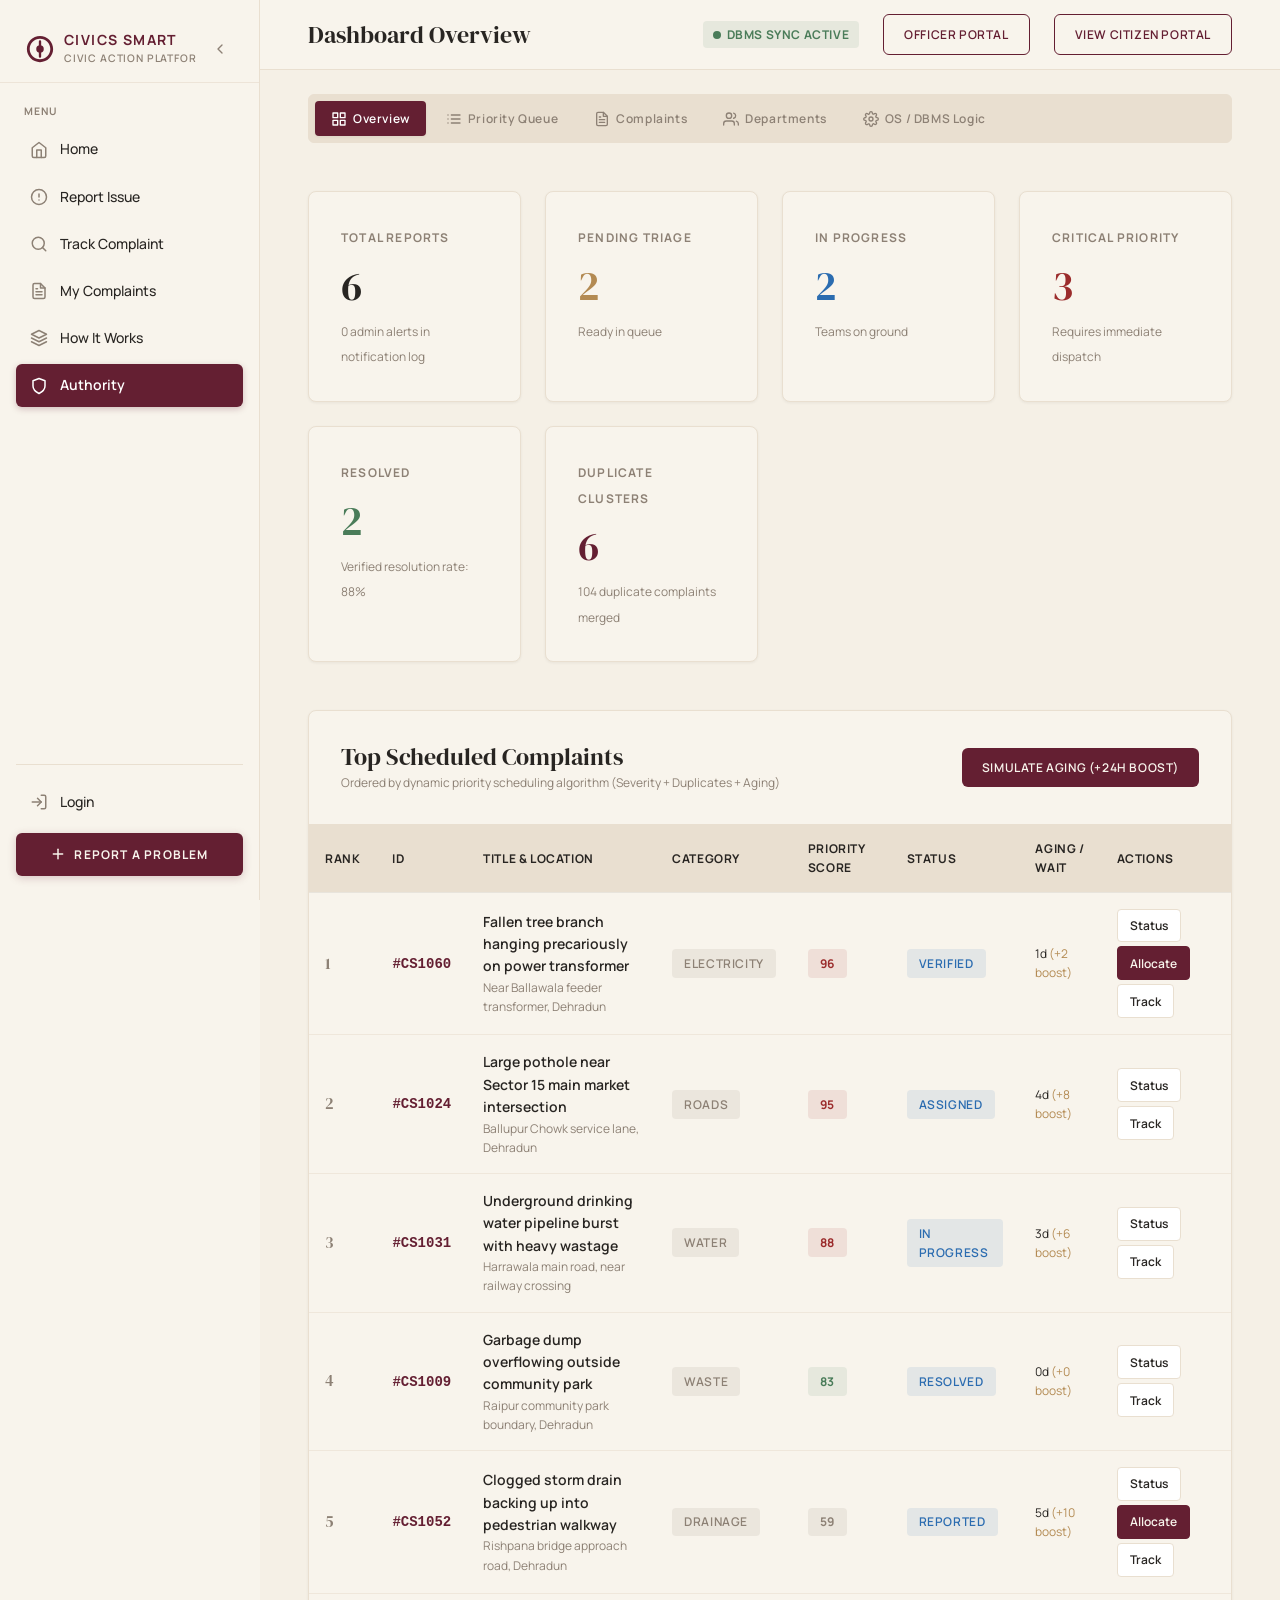
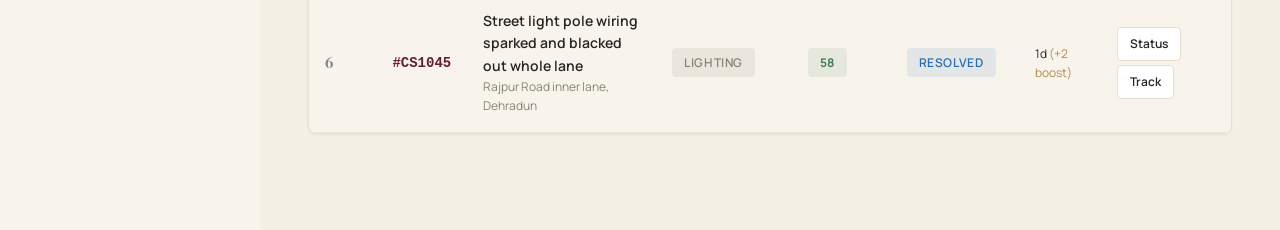
==== commit a4bf90d9: "Integrate civic workflow portals" ====
--- a/admin.html
+++ b/admin.html
@@ -178,6 +178,7 @@
                         <span class="live-dot"></span>
                         <span>DBMS Sync Active</span>
                     </div>
+                    <a href="officer.html" class="btn btn--secondary btn--sm">Officer Portal</a>
                     <a href="index.html" class="btn btn--secondary btn--sm">View Citizen Portal</a>
                 </div>
             </header>
@@ -513,6 +514,40 @@
                         </div>
                     </div>
                 </div>
+
+                <div class="data-card" style="margin-top: var(--space-2xl);">
+                    <div class="data-card__header">
+                        <h3 class="data-card__title">Audit Trail & Notifications</h3>
+                        <span style="font-size: var(--text-xs); color: var(--taupe);">Traceability for status transitions, allocation, and alerts</span>
+                    </div>
+                    <div class="table-responsive">
+                        <table class="admin-table">
+                            <thead>
+                                <tr>
+                                    <th>Complaint</th>
+                                    <th>Action</th>
+                                    <th>Actor</th>
+                                    <th>Transition</th>
+                                    <th>Time</th>
+                                </tr>
+                            </thead>
+                            <tbody id="auditTableBody"></tbody>
+                        </table>
+                    </div>
+                    <div class="table-responsive" style="border-top: var(--border-thin);">
+                        <table class="admin-table">
+                            <thead>
+                                <tr>
+                                    <th>Recipient</th>
+                                    <th>Complaint</th>
+                                    <th>Notification</th>
+                                    <th>Time</th>
+                                </tr>
+                            </thead>
+                            <tbody id="notificationTableBody"></tbody>
+                        </table>
+                    </div>
+                </div>
             </section>
 
         </div>
@@ -531,7 +566,10 @@
                     <option value="Verified">Verified (READY)</option>
                     <option value="Assigned">Assigned (DISPATCHED)</option>
                     <option value="In Progress">In Progress (RUNNING)</option>
+                    <option value="Blocked">Blocked (WAITING)</option>
+                    <option value="Completion Submitted">Completion Submitted (AWAITING VERIFICATION)</option>
                     <option value="Resolved">Resolved (TERMINATED)</option>
+                    <option value="Disputed">Disputed (REVIEW)</option>
                 </select>
             </div>
 
@@ -544,6 +582,7 @@
 
     <!-- Scripts -->
     <script src="js/nav.js"></script>
+    <script src="js/civic-data.js"></script>
     <script src="js/admin.js"></script>
 </body>
 </html>
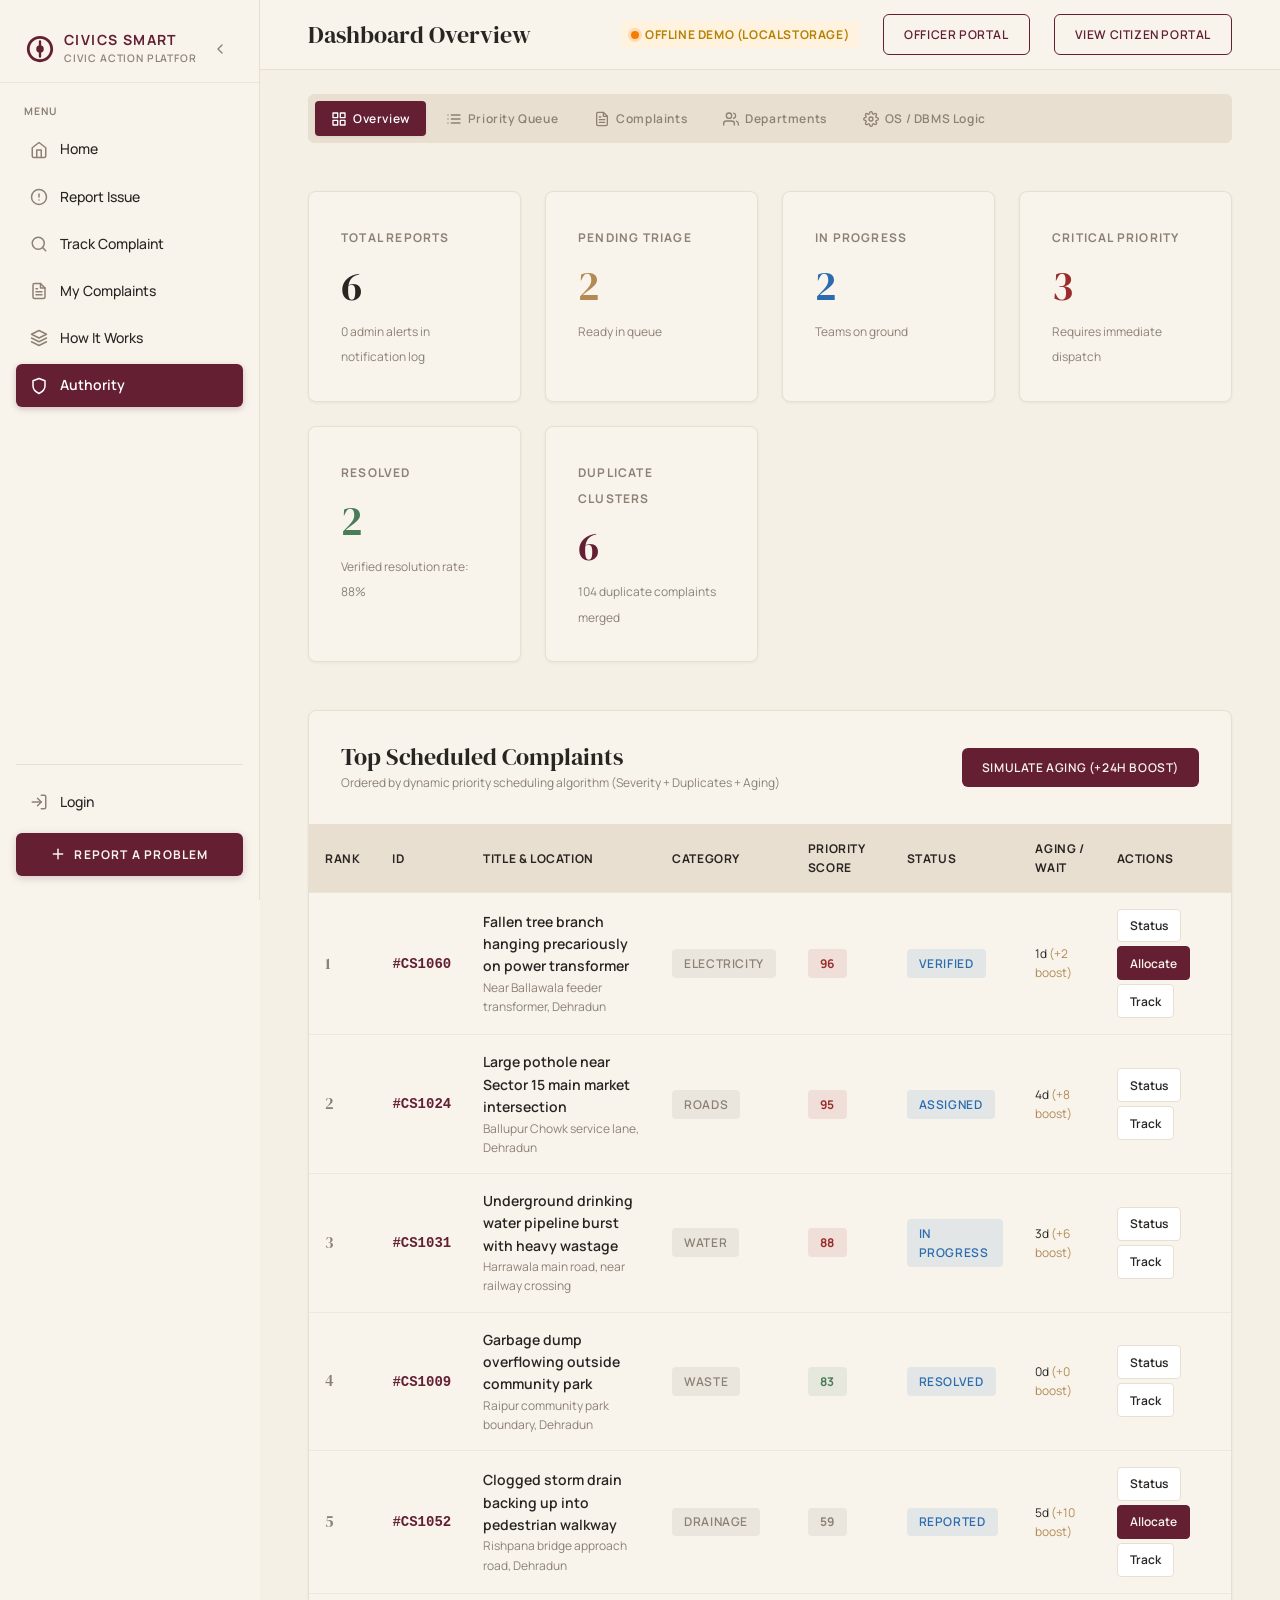
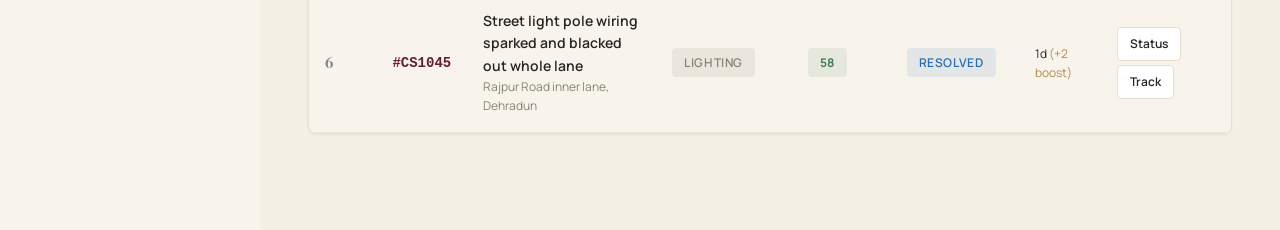
==== commit 7c361e84: "feat: complete PostgreSQL database integration with civic_smartdb and clean up duplicate files" ====
--- a/admin.html
+++ b/admin.html
@@ -1,4 +1,4 @@
-﻿<!DOCTYPE html>
+<!DOCTYPE html>
 <html lang="en">
 <head>
     <meta charset="UTF-8">
@@ -583,6 +583,7 @@
     <!-- Scripts -->
     <script src="js/nav.js"></script>
     <script src="js/civic-data.js"></script>
+    <script src="js/civic-api.js"></script>
     <script src="js/admin.js"></script>
 </body>
 </html>
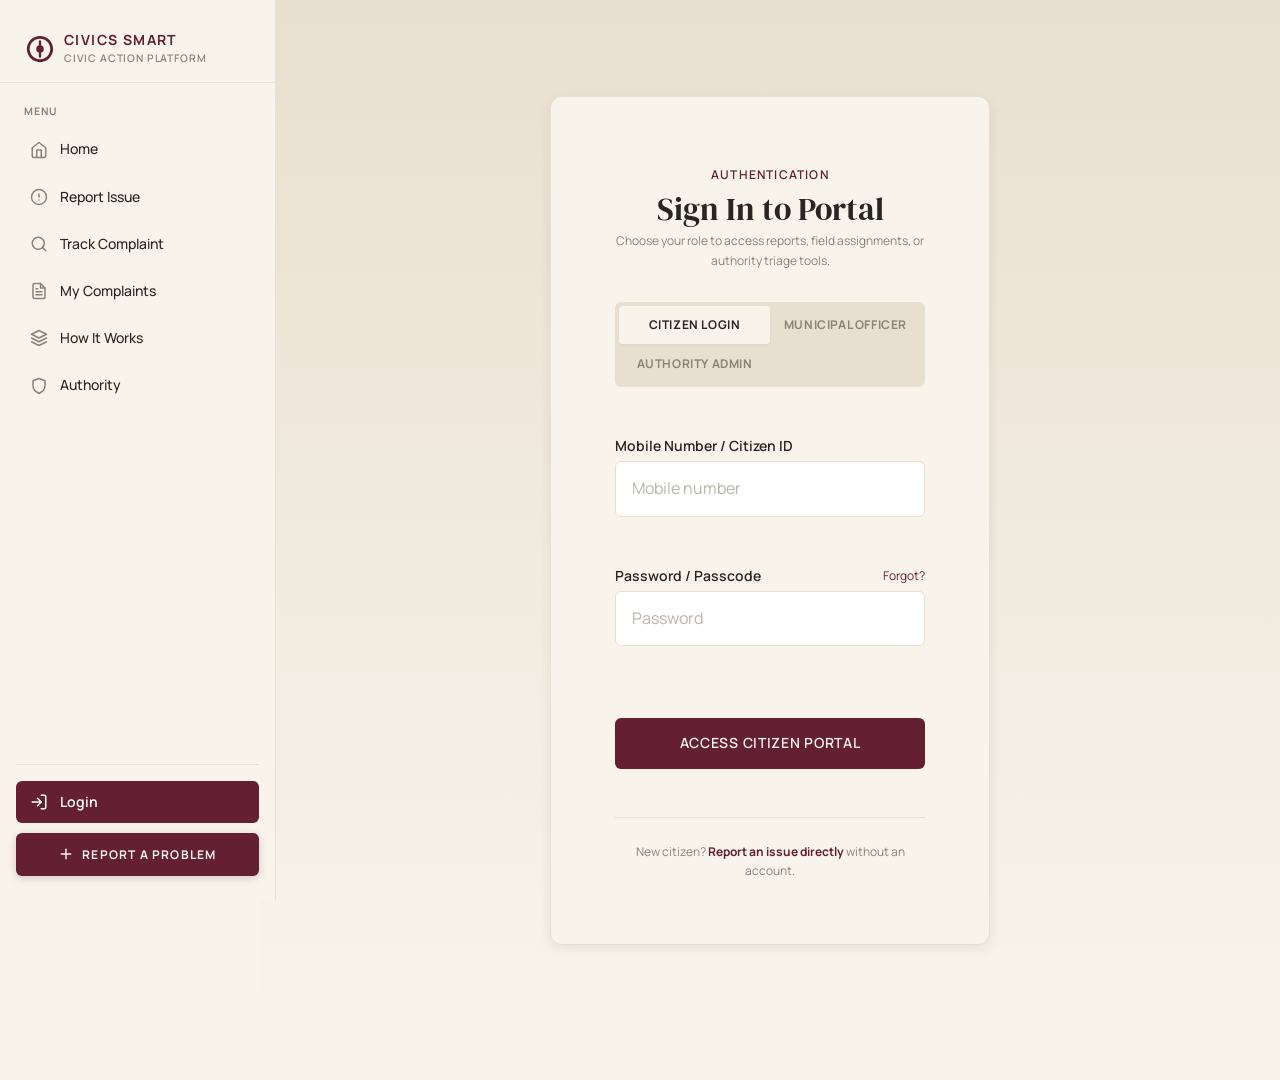
==== commit bab9ae56: "Implement secure three-role civic workflow" ====
--- a/admin.html
+++ b/admin.html
@@ -180,6 +180,7 @@
                     </div>
                     <a href="officer.html" class="btn btn--secondary btn--sm">Officer Portal</a>
                     <a href="index.html" class="btn btn--secondary btn--sm">View Citizen Portal</a>
+                    <button type="button" class="btn btn--secondary btn--sm" data-sign-out>Sign Out</button>
                 </div>
             </header>
 
@@ -558,19 +559,16 @@
         <div style="background: var(--ivory); border-radius: var(--radius-lg); max-width: 440px; width: 100%; padding: var(--space-2xl); border: var(--border-thin); box-shadow: var(--shadow-lg);">
             <h3 style="font-family: var(--font-heading); font-size: var(--text-2xl); margin-bottom: var(--space-sm);">Update Ticket Status</h3>
             <p id="modalComplaintRef" style="font-size: var(--text-sm); color: var(--taupe); margin-bottom: var(--space-lg);"></p>
+            <div id="modalReviewEvidence" style="display: none; background: var(--white); border: var(--border-thin); border-radius: var(--radius-md); padding: var(--space-md); margin-bottom: var(--space-lg); font-size: var(--text-sm); color: var(--taupe);"></div>
             
             <div class="form-group">
                 <label class="form-label">New Process State</label>
                 <select id="modalStatusSelect" class="form-select">
-                    <option value="Reported">Reported (NEW)</option>
-                    <option value="Verified">Verified (READY)</option>
-                    <option value="Assigned">Assigned (DISPATCHED)</option>
-                    <option value="In Progress">In Progress (RUNNING)</option>
-                    <option value="Blocked">Blocked (WAITING)</option>
-                    <option value="Completion Submitted">Completion Submitted (AWAITING VERIFICATION)</option>
-                    <option value="Resolved">Resolved (TERMINATED)</option>
-                    <option value="Disputed">Disputed (REVIEW)</option>
                 </select>
+            </div>
+            <div class="form-group">
+                <label class="form-label" for="modalStatusReason">Reason (required for rejection or return to work)</label>
+                <textarea id="modalStatusReason" class="form-input" rows="3" maxlength="1000" placeholder="Record why this status changed"></textarea>
             </div>
 
             <div style="display: flex; gap: var(--space-md); justify-content: flex-end; margin-top: var(--space-xl);">
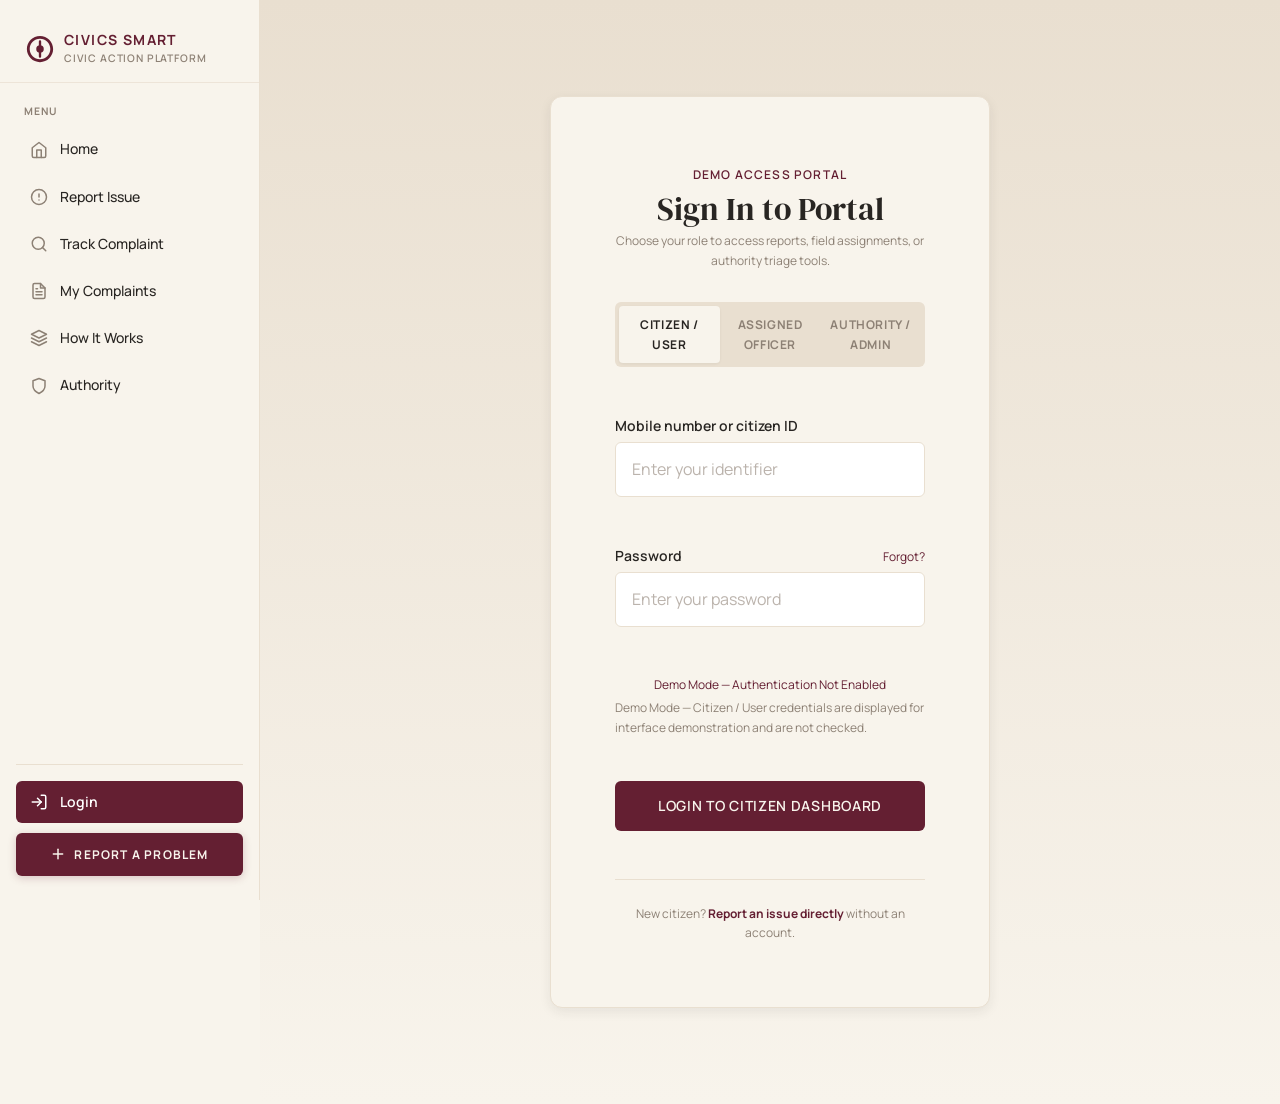
==== commit ac8cbf3e: "Add role-based demo login and Dehradun location validation" ====
--- a/admin.html
+++ b/admin.html
@@ -180,7 +180,6 @@
                     </div>
                     <a href="officer.html" class="btn btn--secondary btn--sm">Officer Portal</a>
                     <a href="index.html" class="btn btn--secondary btn--sm">View Citizen Portal</a>
-                    <button type="button" class="btn btn--secondary btn--sm" data-sign-out>Sign Out</button>
                 </div>
             </header>
 
@@ -559,16 +558,19 @@
         <div style="background: var(--ivory); border-radius: var(--radius-lg); max-width: 440px; width: 100%; padding: var(--space-2xl); border: var(--border-thin); box-shadow: var(--shadow-lg);">
             <h3 style="font-family: var(--font-heading); font-size: var(--text-2xl); margin-bottom: var(--space-sm);">Update Ticket Status</h3>
             <p id="modalComplaintRef" style="font-size: var(--text-sm); color: var(--taupe); margin-bottom: var(--space-lg);"></p>
-            <div id="modalReviewEvidence" style="display: none; background: var(--white); border: var(--border-thin); border-radius: var(--radius-md); padding: var(--space-md); margin-bottom: var(--space-lg); font-size: var(--text-sm); color: var(--taupe);"></div>
             
             <div class="form-group">
                 <label class="form-label">New Process State</label>
                 <select id="modalStatusSelect" class="form-select">
+                    <option value="Reported">Reported (NEW)</option>
+                    <option value="Verified">Verified (READY)</option>
+                    <option value="Assigned">Assigned (DISPATCHED)</option>
+                    <option value="In Progress">In Progress (RUNNING)</option>
+                    <option value="Blocked">Blocked (WAITING)</option>
+                    <option value="Completion Submitted">Completion Submitted (AWAITING VERIFICATION)</option>
+                    <option value="Resolved">Resolved (TERMINATED)</option>
+                    <option value="Disputed">Disputed (REVIEW)</option>
                 </select>
-            </div>
-            <div class="form-group">
-                <label class="form-label" for="modalStatusReason">Reason (required for rejection or return to work)</label>
-                <textarea id="modalStatusReason" class="form-input" rows="3" maxlength="1000" placeholder="Record why this status changed"></textarea>
             </div>
 
             <div style="display: flex; gap: var(--space-md); justify-content: flex-end; margin-top: var(--space-xl);">
@@ -579,7 +581,9 @@
     </div>
 
     <!-- Scripts -->
+    <script src="js/auth.js"></script>
     <script src="js/nav.js"></script>
+    <script src="js/dehradun-locations.js"></script>
     <script src="js/civic-data.js"></script>
     <script src="js/civic-api.js"></script>
     <script src="js/admin.js"></script>
